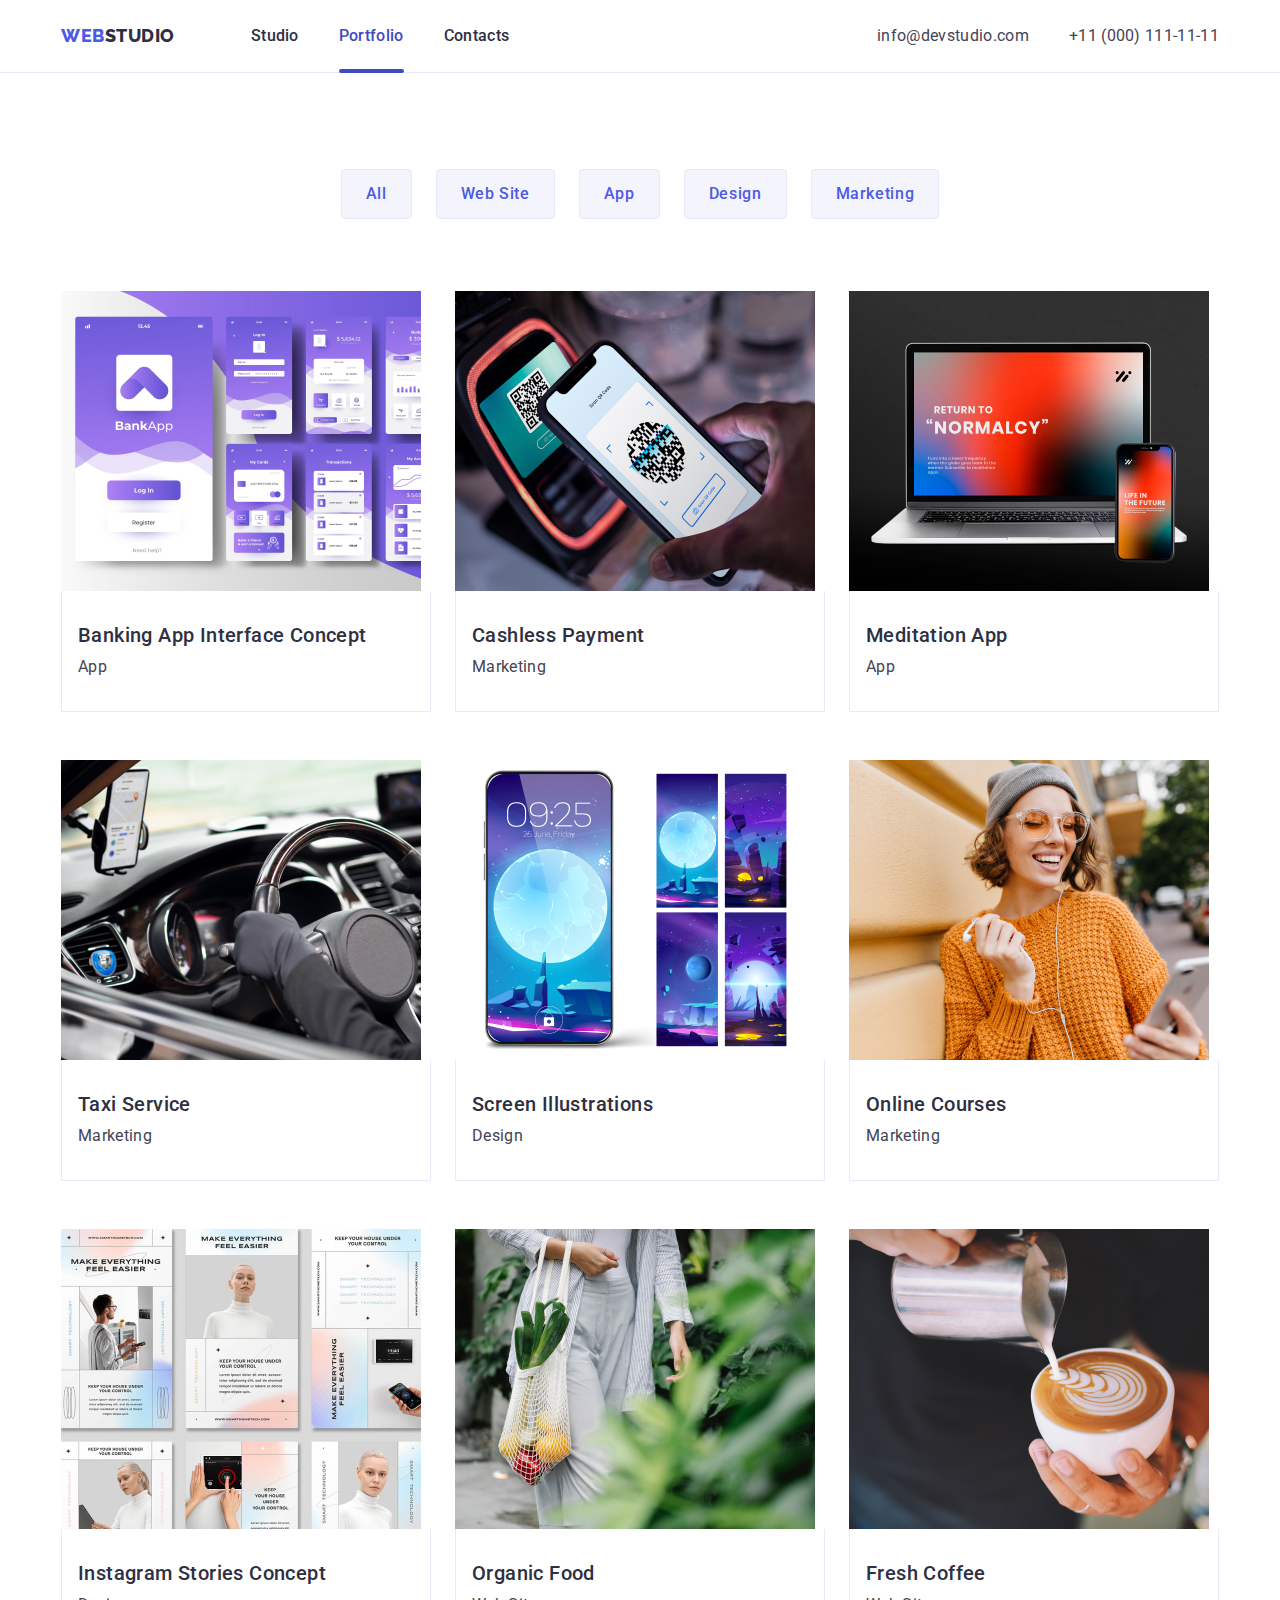
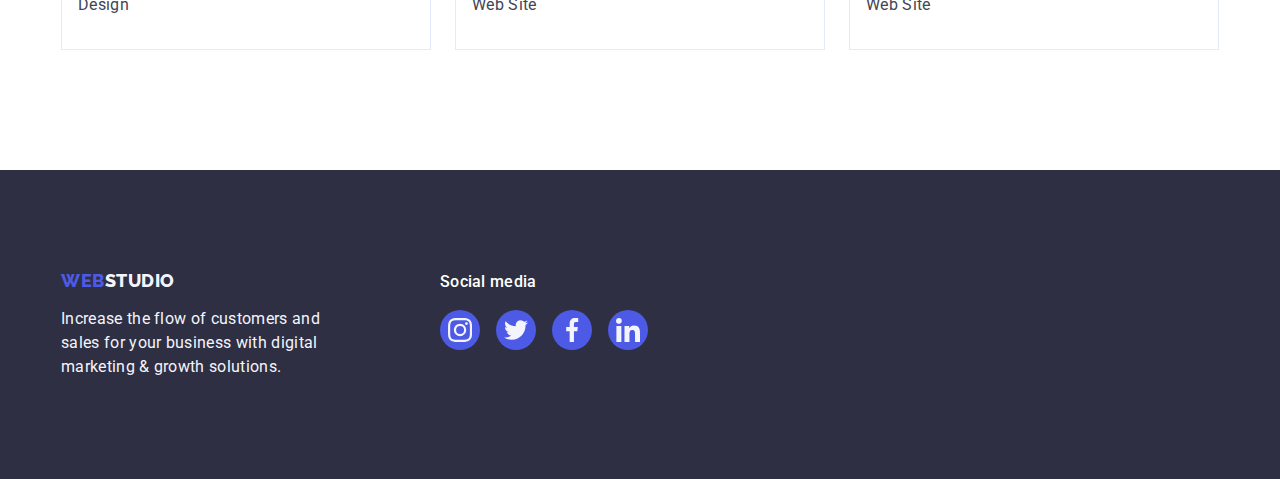
==== portfolio.html @ c971f44c "Init homework #6" ====
<!DOCTYPE html>
<html lang="en">
<head>
    <meta charset="UTF-8">
    <meta name="viewport" content="width=device-width, initial-scale=1.0">
    <!-- arkusz normalizacyjny arkusze stylów różnych przeglądarek: -->
    <link rel="stylesheet" href="https://cdnjs.cloudflare.com/ajax/libs/modern-normalize/2.0.0/modern-normalize.min.css"
        integrity="sha512-4xo8blKMVCiXpTaLzQSLSw3KFOVPWhm/TRtuPVc4WG6kUgjH6J03IBuG7JZPkcWMxJ5huwaBpOpnwYElP/m6wg=="
        crossorigin="anonymous" referrerpolicy="no-referrer">
    <link rel="stylesheet" href="./css/style.css">
    <link rel="preconnect" href="https://fonts.googleapis.com">
    <link rel="preconnect" href="https://fonts.gstatic.com" crossorigin>
    <link rel="stylesheet" href="https://fonts.googleapis.com/css2?family=Raleway:wght@700&family=Roboto:wght@400;500;700;900&display=swap">
    <title>Portfolio</title>
</head>
<body>
    <!-- ---------------------------- HEADER -->
    <header class="header-top">
        <div class="container container-header">
            <nav class="menu">
                <a class="link logo logo-header" href="./index.html">Web<span class="studio-dark">Studio</span></a>
                <ul class="list list-header">
                    <li class="item-menu">
                        <a class="link-item-menu link" href="./index.html">Studio</a></li>
                    <li class="item-menu">
                        <a class="link-item-menu current link" href="./portfolio.html">Portfolio</a></li>
                    <li class="item-menu">
                        <a class="link-item-menu link" href="">Contacts</a></li>
                </ul>
            </nav>
            <address class="menu">
                <ul class="list list-header">
                    <li class="item-address">
                        <a class="link-item-address link" href="mailto:info@devstudio.com">info@devstudio.com</a></li>
                    <li class="item-address">
                        <a class="link-item-address link" href="tel:+110001111111">+11 (000) 111-11-11</a></li>
                </ul>
            </address>
        </div>
    </header>
    <main>
        <!--  ---------------------------- PORTFOLIO -->
        <section class="section portfolio">
            <div class="container">
                <h1 class="visually-hidden">Portfolio</h1>
                <ul class="list section-list list-filters">
                    <li><button class="btn filters" type="button">All</button></li>
                    <li><button class="btn filters" type="button">Web Site</button></li>
                    <li><button class="btn filters" type="button">App</button></li>
                    <li><button class="btn filters" type="button">Design</button></li>
                    <li><button class="btn filters" type="button">Marketing</button></li>
                </ul>
                <ul class="list list-portfolio wrap">
                    <li class="item-portfolio">
                        <a class="link link-portfolio" href="">
                            <div class="img-overlay">
                                <img src="./images/portfolio-app-banking-app-interface-concept.jpg"
                                alt="sample banking application screens in shades of purple" width="360" height="300">
                                <p class="overlay-txt">14 Stylish and User-Friendly App Design Concepts · Task Manager App · Calorie Tracker App · Exotic Fruit Ecommerce App · Cloud Storage App</p>
                            </div>
                            <div class="caption-portfolio">
                                <h2 class="item-title">Banking App Interface Concept</h2>
                                <p class="item-txt">App</p>
                            </div>
                        </a>
                    </li>
                    <li class="item-portfolio">
                        <a class="link link-portfolio" href="">
                            <div class="img-overlay">
                                <img src="./images/portfolio-marketing-cashless-payment.jpg" 
                                    alt="cashless payment by phone using a qr code"
                                    width="360" height="300">
                                <p class="overlay-txt">14 Stylish and User-Friendly App Design Concepts · Task Manager App · Calorie Tracker App ·
                                    Exotic Fruit Ecommerce App · Cloud Storage App</p>
                            </div>
                            <div class="caption-portfolio">
                                <h2 class="item-title">Cashless Payment</h2>
                                <p class="item-txt">Marketing</p>
                            </div>
                        </a>
                    </li>
                    <li class="item-portfolio">
                        <a class="link link-portfolio" href="">
                            <div class="img-overlay">
                                <img src="./images/portfolio-app-meditation-app.jpg" 
                                    alt="laptop and phone with the same screen with a colorful blurred background"
                                    width="360" height="300">
                                <p class="overlay-txt">14 Stylish and User-Friendly App Design Concepts · Task Manager App · Calorie Tracker App ·
                                    Exotic Fruit Ecommerce App · Cloud Storage App</p>
                            </div>
                            <div class="caption-portfolio">
                                <h2 class="item-title">Meditation App</h2>
                                <p class="item-txt">App</p>
                            </div>
                        </a>
                    </li>
                    <li class="item-portfolio">
                        <a class="link link-portfolio" href="">
                            <div class="img-overlay">
                                <img src="./images/portfolio-marketing-taxi-service.jpg" 
                                    alt="phone placed in the car with a map application running"
                                    width="360" height="300">
                                <p class="overlay-txt">14 Stylish and User-Friendly App Design Concepts · Task Manager App · Calorie Tracker App ·
                                    Exotic Fruit Ecommerce App · Cloud Storage App</p>
                            </div>
                            <div class="caption-portfolio">
                                <h2 class="item-title">Taxi Service</h2>
                                <p class="item-txt">Marketing</p>
                            </div>
                        </a>
                    </li>
                    <li class="item-portfolio">
                        <a class="link link-portfolio" href="">
                            <div class="img-overlay">
                                <img src="./images/portfolio-design-screen-illustrations.jpg" 
                                    alt="phone with a colorful background and four other backgrounds next to it"
                                    width="360" height="300">
                                <p class="overlay-txt">14 Stylish and User-Friendly App Design Concepts · Task Manager App · Calorie Tracker App ·
                                    Exotic Fruit Ecommerce App · Cloud Storage App</p>
                            </div>
                            <div class="caption-portfolio">
                                <h2 class="item-title">Screen Illustrations</h2>
                                <p class="item-txt">Design</p>
                            </div>
                        </a>
                    </li>
                    <li class="item-portfolio">
                        <a class="link link-portfolio" href="">
                            <div class="img-overlay">
                                <img src="./images/portfolio-marketing-online-courses.jpg" 
                                    alt="laughing young woman with headphones and phone in hand"
                                    width="360" height="300">
                                <p class="overlay-txt">14 Stylish and User-Friendly App Design Concepts · Task Manager App · Calorie Tracker App ·
                                    Exotic Fruit Ecommerce App · Cloud Storage App</p>
                            </div>
                            <div class="caption-portfolio">
                                <h2 class="item-title">Online Courses</h2>
                                <p class="item-txt">Marketing</p>
                            </div>
                        </a>
                    </li>
                    <li class="item-portfolio">
                        <a class="link link-portfolio" href="">
                            <div class="img-overlay">
                                <img src="./images/portfolio-design-instagram-stories-concept.jpg" 
                                    alt="sample phone screens in pastel colors and different layouts"
                                    width="360" height="300">
                                <p class="overlay-txt">14 Stylish and User-Friendly App Design Concepts · Task Manager App · Calorie Tracker App ·
                                    Exotic Fruit Ecommerce App · Cloud Storage App</p>
                            </div>
                            <div class="caption-portfolio">
                                <h2 class="item-title">Instagram Stories Concept</h2>
                                <p class="item-txt">Design</p>
                            </div>
                        </a>
                    </li>
                    <li class="item-portfolio">
                        <a class="link link-portfolio" href="">
                            <div class="img-overlay">
                                <img src="./images/portfolio-website-organic-food.jpg" 
                                    alt="bag with fruits and vegetables in a woman hand in a green surroundings"
                                    width="360" height="300">
                                <p class="overlay-txt">14 Stylish and User-Friendly App Design Concepts · Task Manager App · Calorie Tracker App ·
                                    Exotic Fruit Ecommerce App · Cloud Storage App</p>
                            </div>
                            <div class="caption-portfolio">
                                <h2 class="item-title">Organic Food</h2>
                                <p class="item-txt">Web Site</p>
                            </div>
                        </a>
                    </li>
                    <li class="item-portfolio">
                        <a class="link link-portfolio" href="">
                            <div class="img-overlay">
                                <img src="./images/portfolio-website-fresh-coffee.jpg" 
                                    alt="man decorates a cup with coffee in his hand with milk"
                                    width="360" height="300">
                                <p class="overlay-txt">14 Stylish and User-Friendly App Design Concepts · Task Manager App · Calorie Tracker App ·
                                    Exotic Fruit Ecommerce App · Cloud Storage App</p>
                            </div>
                            <div class="caption-portfolio">
                                <h2 class="item-title">Fresh Coffee</h2>
                                <p class="item-txt">Web Site</p>
                            </div>
                        </a>
                    </li>

                </ul>
            </div>
        </section>
    </main>
    <!-- ---------------------------- FOOTER -->
    <footer class="footer">
        <div class="container container-footer">
            <div class="footer-info">
                <a class="logo logo-footer link" href="./index.html">Web<span class="studio-light">Studio</span></a>
                <p class="footer-txt">Increase the flow of customers and<br>sales for your business with
                    digital<br>marketing & growth solutions.</p>
            </div>
            <div class="footer-sm">
                <p class="footer-title-sm">Social media</p>
                <ul class="list list-sm-footer">
                    <li class="item-sm-footer">
                        <a class="link link-sm-footer" href="">
                            <svg class="svg-sm-footer">
                                <use href="./images/icons.svg#sm-instagram"></use>
                            </svg>
                        </a>
                    </li>
                    <li class="item-sm-footer">
                        <a class="link link-sm-footer" href="">
                            <svg class="svg-sm-footer">
                                <use href="./images/icons.svg#sm-twitter"></use>
                            </svg>
                        </a>
                    </li>
                    <li class="item-sm-footer">
                        <a class="link link-sm-footer" href="">
                            <svg class="svg-sm-footer">
                                <use href="./images/icons.svg#sm-facebook"></use>
                            </svg>
                        </a>
                    </li>
                    <li class="item-sm-footer">
                        <a class="link link-sm-footer" href="">
                            <svg class="svg-sm-footer">
                                <use href="./images/icons.svg#sm-linkedin"></use>
                            </svg>
                        </a>
                    </li>
                </ul>
            </div>
        </div>
    </footer>
</body>
</html>
---- css/style.css ----
@import url('./vars.css');

* {
  margin: 0;
  padding: 0;
}
body {    
	font-family: "Roboto", sans-serif;
    font-size: 16px;
    font-weight: 400;
    line-height: 1.5;
    letter-spacing: 0.02em;
	color: var(--TEXT);
    background-color: var(--WHITE);
}
img {
    display: block;
}
/* ---------------------------- COMMON */
.container {
    max-width: 1158px;
    margin: 0 auto;
    padding: 0 15px;
}
.section {
    padding: 120px 0;
}
.section-title {
    margin-bottom: 72px;
    text-align: center; 
    font-size: 36px;
    font-weight: 700;
    line-height: 1.11;
    letter-spacing: 0.02em;
    text-transform: capitalize;
    color: var(--DARK);
}
.list {
    display: flex;
    list-style-type: none;
}
.wrap {
    flex-wrap: wrap;
}
.link {
    text-decoration: none;
}
.item-title {
    margin-bottom: 8px;
    font-size: 20px;
    font-weight: 500;
    line-height: 1.2;
    letter-spacing: 0.02em;
    color: var(--DARK);
}
.item-txt {
    font-size: 16px;
    line-height: 1.5;
    letter-spacing: 0.02em;
    color: var(--TEXT);
}
.btn {
    display: block;
    font-family: inherit;
    font-size: 16px;
    font-weight: 500;
    line-height: 1.5;
    letter-spacing: 0.04em;
    border-radius: 4px; 
}
.visually-hidden {
  position: absolute;
  width: 1px;
  height: 1px;
  margin: -1px;
  border: 0;
  padding: 0;
  white-space: nowrap;
  clip-path: inset(100%);
  clip: rect(0 0 0 0);
  overflow: hidden;
}
/* ---------------------------- HEADER */
.header-top {
    border-bottom: 1px solid var(--ACCENT);
    box-shadow: 0px 1px 6px 0px var(--SHADOW-LESS), 
        0px 1px 1px 0px var(--SHADOW-MORE), 
        0px 2px 1px 0px var(--SHADOW-LESS);
}
.container-header {
    display: flex;
    flex-direction: row;
    justify-content: space-between;
}
.menu {
    display: flex;
    align-items: center;
}
.list-header {
    gap: var(--GAP-HEADER); 
}
.logo {
    color: var(--PRIMARY-BRAND);
    font-family: Raleway, sans-serif;
    font-size: 18px;
    font-weight: 800;
    line-height: 1.17;
    letter-spacing: 0.03em;
    text-transform: uppercase;
    text-decoration: none;
}
.logo-header {
    display: block;
    margin-right: 76px;
}
.studio-dark {
    color: var(--DARK);
}
.item-menu,
.item-address {
    font-size: 16px;
    line-height: 1.5;
    letter-spacing: 0.02em;
}
.link-item-menu {
    position: relative;
    display: inline-flex;
	flex-direction: column;
	gap: 0.25em;
    padding: 24px 0;
    font-weight: 500;
    color: var(--DARK);
    transition-property: color;
    transition-duration: 250ms;
    transition-timing-function: cubic-bezier(0.4, 0, 0.2, 1);
}
.link-item-menu.current {
    color: var(--PRESSED-STATE);
}
.link-item-menu.current::after {
    content: "";
    position: absolute;
    display: block;
    bottom: -1px;
    width: 100%;
    height: 4px;
    border-radius: 2px;
    background: currentColor;
}
.link-item-address {
    display: block;
    font-style: normal;
    color: var(--TEXT);
    transition-property: color;
    transition-duration: 250ms;
    transition-timing-function: cubic-bezier(0.4, 0, 0.2, 1);
}
.link-item-menu:hover,
.link-item-menu:focus,
.link-item-address:hover,
.link-item-address:focus
{
    color: var(--PRESSED-STATE);
}
/* ---------------------------- MOTTO */
.section.motto {
    max-width: 1440px;
    margin: 0 auto;
    padding: 188px 0;
    background-color: var(--DARK);
    background-image: linear-gradient(var(--MODAL-OVERLAY), var(--MODAL-OVERLAY)), 
        url('../images/bg-motto.jpg');
    background-repeat: no-repeat;
    background-position: center, center;
    background-size: cover;
    text-align: center;
}
.motto-title {
    max-width: 496px;
    margin-right: auto;
    margin-bottom: 48px;
    margin-left: auto;
    font-size: 56px;
    font-weight: 700;
    line-height: 1.07;
    letter-spacing: 1.12px;
    color: var(--WHITE);
}
.btn.order {
    min-width: 169px;
    margin-left: auto;
    margin-right: auto;
    padding: 16px 32px;
    color: var(--WHITE);
    background-color: var(--PRIMARY-BRAND);
    border: none;
    cursor: pointer;
    transition-property: background-color;
    transition-duration: 250ms;
    transition-timing-function: cubic-bezier(0.4, 0, 0.2, 1);
}
.btn.order:hover,
.btn.order:focus {
    color: var(--WHITE);
    background-color: var(--PRESSED-STATE);
}
/* ---------------------------- OUR ADVANTAGES */
.list-our-advantages {
    gap: var(--GAP-BASIC);
}
.item-our-advantages {
    width: var(--WIDTH-FOUR);
}
.icon-our-advantages {
    display: flex;
    justify-content: center;
    align-items: center;
    height: 112px;
    margin-bottom: 8px;
    padding: 24px 100px;
    border-radius: 4px;
    background-color: var(--LIGHT);
}
.svg-our-advantages {
    width: 64px;
    height: 64px;
    fill: var(--LIGHT);
}
/* ---------------------------- WE DO */
.section.we-do {
    padding-top: 0;
}
.list-we-do {
    gap: var(--GAP-BASIC);
}
.img-border {
    border: 1px solid var(--ACCENT);
}
.item-we-do {
    width: var(--WIDTH-THREE);
}
/* ---------------------------- OUR TEAM */
.section.our-team {
    background-color: var(--LIGHT);
}
.list-our-team {
    gap: var(--GAP-BASIC);
}
.item-our-team {
    background-color: var(--WHITE);
    border-radius: 0px 0px 4px 4px;
    width: var(--WIDTH-FOUR);
    box-shadow: 0px 2px 1px 0px var(--SHADOW-LESS), 
            0px 1px 1px 0px var(--SHADOW-MORE), 
            0px 1px 6px 0px var(--SHADOW-LESS);
}
.caption-our-team {
    padding: 32px 0;
    text-align: center;
}
.caption-our-team .item-txt {
    margin-bottom: 8px;
}
.icons-our-team {
    display: flex;
    justify-content: center;
    align-items: center;
    gap: var(--GAP-BASIC);
}
.item-sm-our-team {
    display: flex;
    width: 40px;
    height: 40px;
}
.sm-our-team {
    display: flex;
    justify-content: center;
    align-items: center;
    width: 100%;
    padding: 12px;
    background-color: var(--PRIMARY-BRAND);
    border-radius: 50%;
    transition-property: background-color;
    transition-duration: 250ms;
    transition-timing-function: cubic-bezier(0.4, 0, 0.2, 1);
}
.sm-our-team:hover,
.sm-our-team:focus {
    background-color: var(--PRESSED-STATE);
}
.svg-our-team {
    width: 16px;
    height: 16px;
    fill: var(--LIGHT);
}
/* ---------------------------- CUSTOMERS */
.section.customers {
    padding: 120px 0 120px 0;
}
.list-customers {
    gap: var(--GAP-BASIC);
}
.item-customers {
    display: flex;
    height: 88px;
    width: var(--WIDTH-SIX);
}
.link-customers {
    display: flex;
    justify-content: center;
    align-items: center;
    width: 100%;
    height: 100%;
    color: var(--LATE-TEXT);
    border: 1px solid var(--LATE-TEXT);
    border-radius: 4px;
    transition-property: color, border-color;
    transition-duration: 250ms;
    transition-timing-function: cubic-bezier(0.4, 0, 0.2, 1);
}
.link-customers:hover,
.link-customers:focus {
    color: var(--PRESSED-STATE);
    border-color: var(--PRESSED-STATE);
}
.svg-customers {
    width: 168px;
    height: 88px;
    fill: currentColor;
}
/* ---------------------------- PORTFOLIO */
.section.portfolio {
    padding: 96px 0 120px 0;
}
.list-filters {
    gap: var(--GAP-BASIC);
    justify-content: center;
    margin-bottom: 72px;
}
.btn.filters {
    padding: 12px 24px;
    color: var(--PRIMARY-BRAND);
    background-color: var(--LIGHT);
    border: 1px solid var(--ACCENT);
    cursor: pointer;
    transition-property: color, background-color, border-color, box-shadow;
    transition-duration: 250ms;
    transition-timing-function: cubic-bezier(0.4, 0, 0.2, 1);
}
.btn.filters:hover,
.btn.filters:focus {
    color: var(--WHITE);
    background-color: var(--PRESSED-STATE);
    border-color: transparent;
    box-shadow: 0px 3px 1px rgba(0, 0, 0, 0.1),
            0px 2px 1px rgba(0, 0, 0, 0.08), 
            0px 2px 2px rgba(0, 0, 0, 0.12);
}
.list-portfolio {
    column-gap: var(--GAP-BASIC);
    row-gap: calc(2*var(--GAP-BASIC));
}
.item-portfolio {
    width: var(--WIDTH-THREE);
}
.link-portfolio {
    position: relative;
    display: block;
    width: 100%;
    height: 100%;
    transition-property: box-shadow;
    transition-duration: 250ms;
    transition-timing-function: cubic-bezier(0.4, 0, 0.2, 1);
}
.link-portfolio:hover,
.link-portfolio:focus
 {
    box-shadow: 0px 2px 1px 0px var(--SHADOW-LESS), 
            0px 1px 1px 0px var(--SHADOW-MORE), 
            0px 1px 6px 0px var(--SHADOW-LESS);
}
.img-overlay {
    position: relative;
    height: 300px;
    overflow: hidden;
}
.overlay-txt {
    position: absolute;
    z-index: 1;
    top: 0;
    left: 0;
    width: 100%;
    height: 100%;
    padding: 40px 32px;
    color: var(--LIGHT);
    background-color: var(--PRIMARY-BRAND);
    transition-property: transform;
    transition-duration: 250ms;
    transition-timing-function: cubic-bezier(0.4, 0, 0.2, 1);
    transform: translateY(100%);
}
.link-portfolio:hover .overlay-txt,
.link-portfolio:focus .overlay-txt {
    transform: translateY(0%);
}
.caption-portfolio {
    padding: 32px 16px;
    border: 1px solid var(--ACCENT);
    border-top: 0;
}
/* ---------------------------- FOOTER */
.footer {
    background-color: var(--DARK);
    padding: 100px 0;
}
.container-footer {
    display: flex;
    flex-direction: row;
    justify-content: start;
    align-items: baseline;
}
.footer-info {
    margin-right: 120px;
}
.logo-footer {
    display: inline-block;
    margin-bottom: 16px;
}
.studio-light {
    color: var(--LIGHT);
}
.footer-txt {
    color: var(--LIGHT);
    font-size: 16px;
    line-height: 1.5;
    letter-spacing: 0.32px;
}
.footer-sm {
    display: block;
}
.footer-title-sm {
    margin-bottom: 16px;
    color: var(--WHITE);
    font-size: 16px;
    font-weight: 500;
    line-height: 1.5;
    letter-spacing: 0.32px;
}
.list-sm-footer {
    display: flex;
    gap: 16px;
}
.item-sm-footer {
    display: flex;
    width: 40px;
    height: 40px;
}
.link-sm-footer {
    display: flex;
    justify-content: center;
    align-items: center;
    width: 100%;
    height: 100%;
    background-color: var(--PRIMARY-BRAND);
    border-radius: 50%;
    transition-property: background-color;
    transition-duration: 250ms;
    transition-timing-function: cubic-bezier(0.4, 0, 0.2, 1);
}
.link-sm-footer:hover,
.link-sm-footer:focus {
    background-color: var(--SUCCESS);
}
.svg-sm-footer {
    width: 24px;
    height: 24px;
    fill: var(--LIGHT);
}
/* ---------------------------- BACKDROP */
.modal-backdrop {
    position: fixed;
    top: 0;
    left: 0;
    width: 100%;
    height: 100%;
    /* background-color: var(--MODAL-OVERLAY); */
    background-color: rgba(46, 47, 66, 0.4);
    transition-property: opacity, visibility;
    transition-duration: 250ms;
    transition-timing-function: cubic-bezier(0.4, 0, 0.2, 1);
}
.is-hidden {
    visibility: hidden;
    opacity: 0;
    pointer-events: none;
}
.modal-box {
    position: absolute;
    top: 50%; 
    left: 50%;
    width: 408px;
    min-height: 584px;
    background-color: var(--MODAL-BOX);
    border-radius: 4px;
    box-shadow: 0px 1px 1px rgba(0, 0, 0, 0.14),
        0px 1px 3px rgba(0, 0, 0, 0.12),
        0px 2px 1px rgba(0, 0, 0, 0.2);
    transform: translate(-50%, -50%) scale(1);
    transition-property: transform;
    transition-duration: 250ms;
    transition-timing-function: cubic-bezier(0.4, 0, 0.2, 1);
}
.btn-close-order {
    position: absolute;
    top: 24px;
    right: 24px;
    width: 24px;
    height: 24px; 
    display: flex;
    justify-content: center;
    align-items: center;
    padding: 0;
    color: var(--DARK);
    background-color: var(--ACCENT);
    border: 1px solid rgba(0, 0, 0, 0.10);
    border-radius: 50%;
    cursor: pointer;
    transition-property: background-color, border;
    transition-duration: 250ms;
    transition-timing-function: cubic-bezier(0.4, 0, 0.2, 1);
}
.btn-close-order:hover,
.btn-close-order:focus {
    color: var(--WHITE);
    background-color: var(--PRESSED-STATE);
    border: none;
}
.svg-close-order {
    width: 8px;
    height: 8px; 
    fill: currentColor; 
    transition-property: fill;
    transition-duration: 250ms;
    transition-timing-function: cubic-bezier(0.4, 0, 0.2, 1);
}
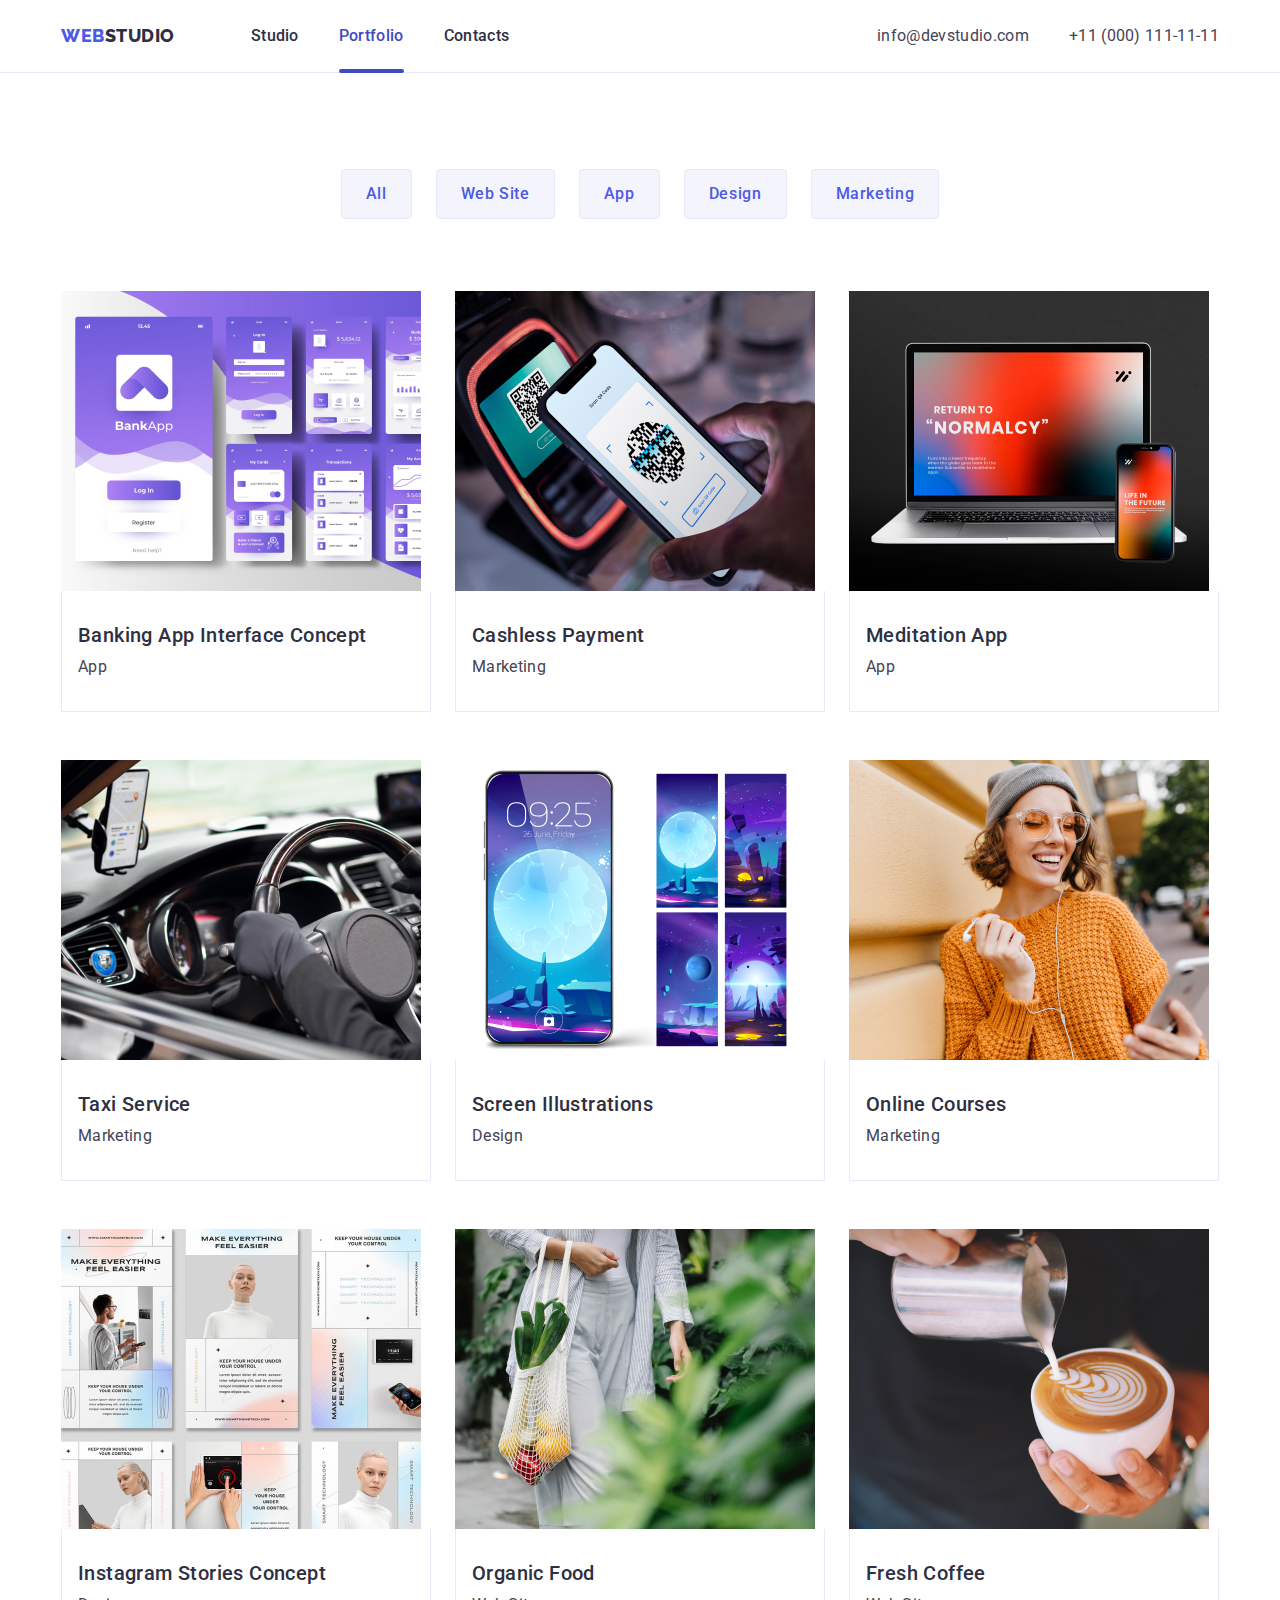
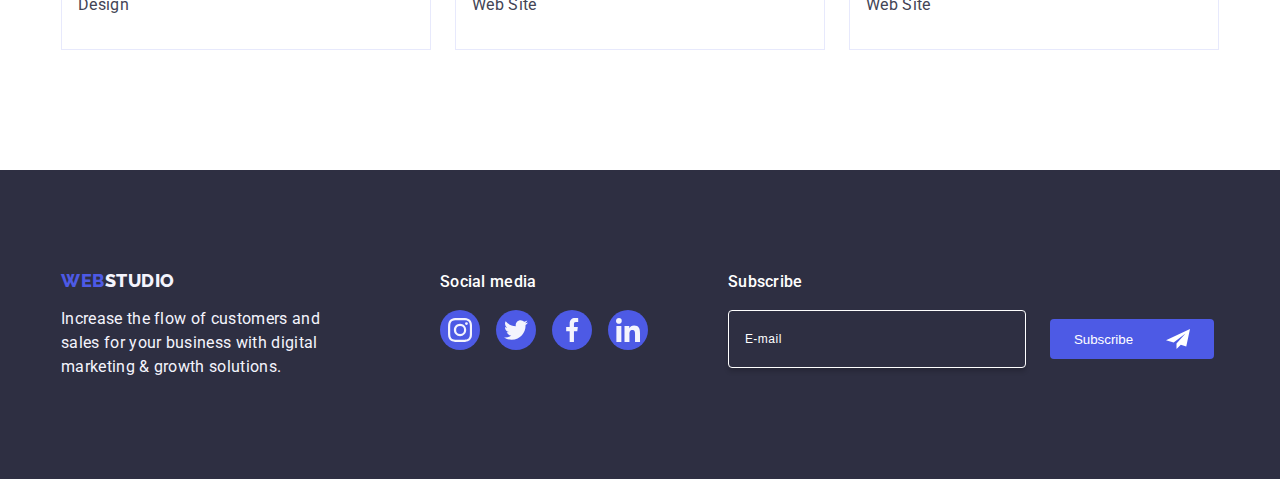
==== commit 1473c69b: "Elements forms and first styling" ====
--- a/portfolio.html
+++ b/portfolio.html
@@ -230,6 +230,20 @@
                     </li>
                 </ul>
             </div>
+            <div class="footer-newsletter">
+                <form name="form-newsletter">
+                    <label class="footer-label-newsletter" for="email">Subscribe</label>
+                    <div class="newsletter-data">
+                        <input class="newsletter-input" id="email" type="email" name="email" placeholder="E-mail"
+                            autocomplete="off">
+                        <button class="btn-newsletter" type="submit">Subscribe
+                            <svg class="svg-subscribe" width="24" height="24">
+                                <use href="./images/icons.svg#icon-subscribe"></use>
+                            </svg>
+                        </button>
+                    </div>
+                </form>
+            </div>
         </div>
     </footer>
 </body>
--- a/css/style.css
+++ b/css/style.css
@@ -15,6 +15,10 @@
 }
 img {
     display: block;
+}
+input,
+input:active {
+    box-shadow: none;
 }
 /* ---------------------------- COMMON */
 .container {
@@ -201,7 +205,6 @@
 }
 .btn.order:hover,
 .btn.order:focus {
-    color: var(--WHITE);
     background-color: var(--PRESSED-STATE);
 }
 /* ---------------------------- OUR ADVANTAGES */
@@ -436,9 +439,11 @@
     letter-spacing: 0.32px;
 }
 .footer-sm {
-    display: block;
-}
-.footer-title-sm {
+    margin-right: 80px;
+}
+.footer-title-sm,
+.footer-label-newsletter {
+    display: block;
     margin-bottom: 16px;
     color: var(--WHITE);
     font-size: 16px;
@@ -475,6 +480,52 @@
     width: 24px;
     height: 24px;
     fill: var(--LIGHT);
+}
+.footer-newsletter {
+    display: block;
+}
+.newsletter-data {
+    display: flex;
+    flex-direction: row;
+    justify-content: start;
+    align-items: center;
+}
+.newsletter-input {
+    display: flex;
+    width: 264px;
+    height: 40px;
+    margin-right: 24px;
+    padding: 8px 16px;
+    font-size: 12px;
+    line-height: 2; 
+    letter-spacing: 0.48px;
+    color: var(--WHITE);
+    background: none;
+    border: 1px solid var(--WHITE);
+    border-radius: 4px;
+    box-shadow: 0px 4px 4px 0px rgba(0, 0, 0, 0.15);
+}
+.newsletter-input::placeholder {
+    color: var(--WHITE);
+}
+.newsletter-input:active {
+    box-shadow: inset none;
+}
+.btn-newsletter {
+    display: flex;
+    justify-content: space-between;
+    align-items: center;
+    width: 164px;
+    height: 40px;
+    padding: 8px 24px;
+    color: var(--WHITE);
+    background-color: var(--PRIMARY-BRAND);
+    border: none;
+    border-radius: 4px;
+    cursor: pointer;
+}
+.svg-subscribe {
+    fill: currentColor;
 }
 /* ---------------------------- BACKDROP */
 .modal-backdrop {
@@ -542,4 +593,110 @@
     transition-property: fill;
     transition-duration: 250ms;
     transition-timing-function: cubic-bezier(0.4, 0, 0.2, 1);
+}
+.contacts-form {
+    display: flex;
+    flex-direction: column;
+    justify-content: center;
+    padding: 72px 24px 0 24px;
+}
+.contacts-title {
+    margin-bottom: 16px;
+    font-weight: 500;
+    text-align: center;
+}
+.contacts-data {
+    display: flex;
+    flex-direction: column;
+    align-items: center;
+    row-gap: 8px;
+    justify-content: center;
+}
+.contacts-form-element {
+    position: relative;
+    display: flex;
+    flex-direction: column;
+    width: 100%;
+}
+.contacts-form-confirm {
+    position: relative;
+    display: flex;
+    flex-direction: row;
+    justify-content: start;
+    width: 100%;
+}
+.contacts-label {
+    display: block;
+    font-size: 12px;
+    line-height: 14px;
+    letter-spacing: 0.48px;
+    color: var(--LATE-TEXT);
+}
+.contacts-input {
+    display: flex;
+    align-items: center;
+    width: 100%;
+    height: 40px;
+    padding: 11px 16px 11px 38px;
+    border: 1px solid var(--MODAL-TXT);
+    border-radius: 4px;
+    transition-property: border, color;
+    transition-duration: 250ms;
+    transition-timing-function: cubic-bezier(0.4, 0, 0.2, 1);
+}
+.contacts-input:hover,
+.contacts-input:focus,
+.contacts-input:active {
+    border: 1px solid var(--PRIMARY-BRAND);
+    color: var(--PRIMARY-BRAND);
+}
+.contacts-comment {
+    height: 120px;
+    padding: 8px 16px;
+    font-size: 12px;
+    line-height: 14px; /* 116.667% */
+    letter-spacing: 0.48px;
+    color: var(--DARK);
+}
+.contacts-comment::placeholder {
+    color: var(--MODAL-TXT);
+}
+.svg-icon-contacts {
+    position: absolute;
+    display: flex;
+    justify-content: center;
+    align-items: center;
+    left: 16px;
+    bottom: 11px;
+    width: 18px;
+    height: 18px;
+    fill: currentColor;
+}
+.contacts-input:hover.svg-icon-contacts,
+.contacts-input:focus.svg-icon-contacts,
+.contacts-input:active.svg-icon-contacts {
+    color: var(--PRIMARY-BRAND);
+}
+.icon-contacts {
+    display: flex;
+}
+.contacts-comment {
+   height: 120px; 
+}
+.btn.send {
+    width: 169px;
+    height: 56px;
+    margin: 24px auto;
+    padding: 16px 32px;
+    color: var(--WHITE);
+    background-color: var(--PRIMARY-BRAND);
+    border: none;
+    cursor: pointer;
+    transition-property: background-color;
+    transition-duration: 250ms;
+    transition-timing-function: cubic-bezier(0.4, 0, 0.2, 1);
+}
+.btn.send:hover,
+.btn.send:focus {
+    background-color: var(--PRESSED-STATE);
 }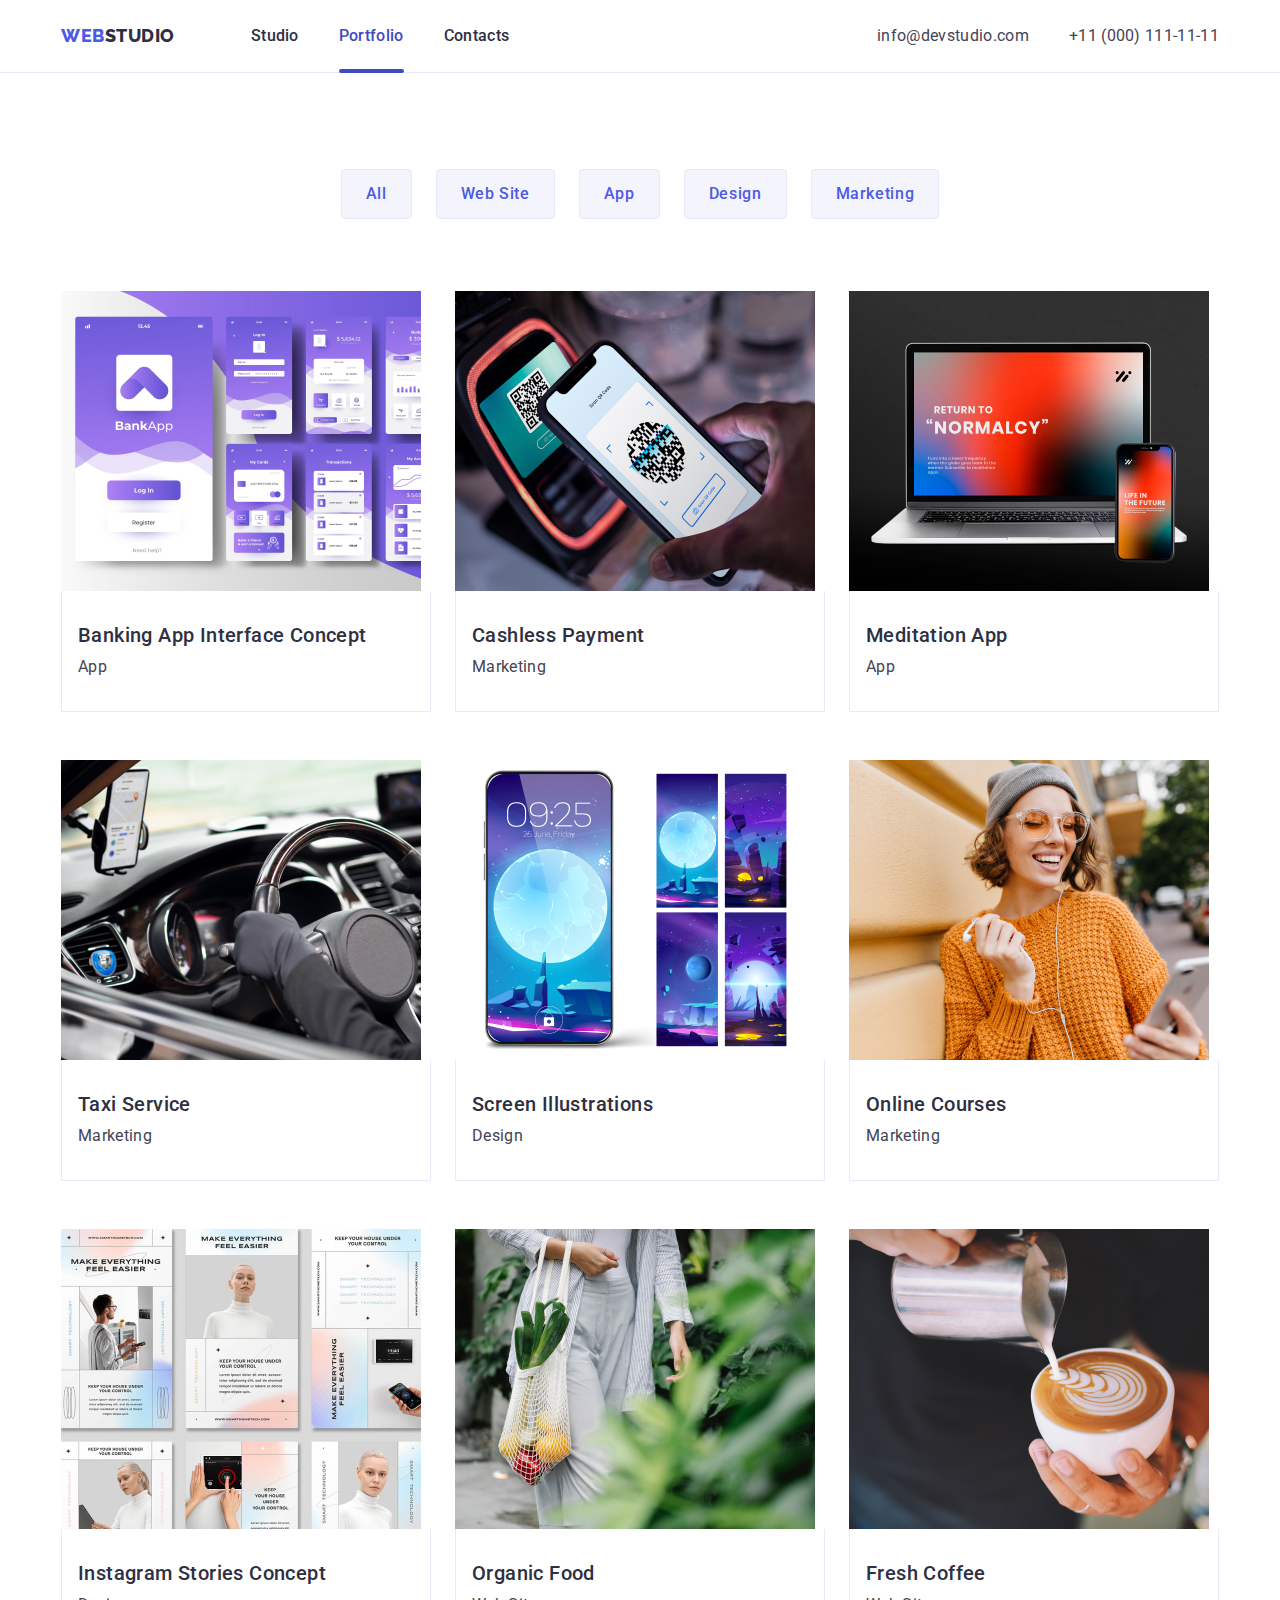
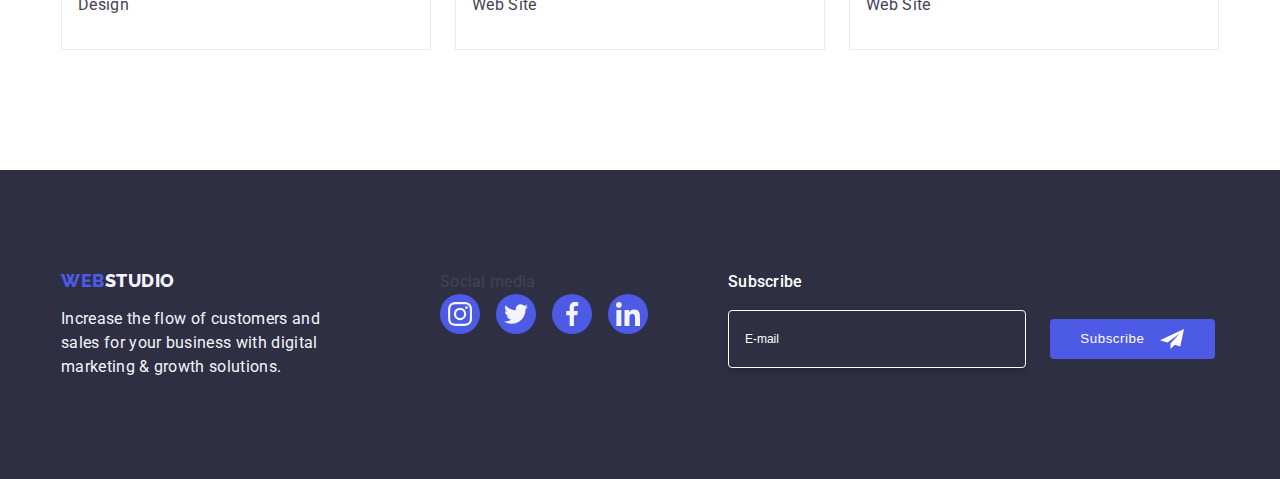
==== commit ee3dfb65: "Corected newsletter form style" ====
--- a/portfolio.html
+++ b/portfolio.html
@@ -231,17 +231,17 @@
                 </ul>
             </div>
             <div class="footer-newsletter">
-                <form name="form-newsletter">
-                    <label class="footer-label-newsletter" for="email">Subscribe</label>
-                    <div class="newsletter-data">
-                        <input class="newsletter-input" id="email" type="email" name="email" placeholder="E-mail"
+                <p class="footer-title">Subscribe</p>
+                <form class="footer-form-newsletter" name="form-newsletter">
+                    <label class="newsletter-label" for="email">
+                        <input class="newsletter-input clear-style" id="email" type="email" name="email" placeholder="E-mail"
                             autocomplete="off">
-                        <button class="btn-newsletter" type="submit">Subscribe
-                            <svg class="svg-subscribe" width="24" height="24">
-                                <use href="./images/icons.svg#icon-subscribe"></use>
-                            </svg>
-                        </button>
-                    </div>
+                    </label>
+                    <button class="btn-newsletter" type="submit">Subscribe
+                        <svg class="svg-subscribe" width="24" height="24">
+                            <use href="./images/icons.svg#icon-subscribe"></use>
+                        </svg>
+                    </button>
                 </form>
             </div>
         </div>
--- a/css/style.css
+++ b/css/style.css
@@ -16,9 +16,11 @@
 img {
     display: block;
 }
-input,
-input:active {
-    box-shadow: none;
+.clear-style {
+    -moz-appearance: none;
+    -webkit-appearance: none;
+    appearance: none ;
+    
 }
 /* ---------------------------- COMMON */
 .container {
@@ -438,11 +440,7 @@
     line-height: 1.5;
     letter-spacing: 0.32px;
 }
-.footer-sm {
-    margin-right: 80px;
-}
-.footer-title-sm,
-.footer-label-newsletter {
+.footer-title {
     display: block;
     margin-bottom: 16px;
     color: var(--WHITE);
@@ -451,6 +449,9 @@
     line-height: 1.5;
     letter-spacing: 0.32px;
 }
+.footer-sm {
+    margin-right: 80px;
+}
 .list-sm-footer {
     display: flex;
     gap: 16px;
@@ -484,7 +485,7 @@
 .footer-newsletter {
     display: block;
 }
-.newsletter-data {
+.footer-form-newsletter {
     display: flex;
     flex-direction: row;
     justify-content: start;
@@ -497,10 +498,10 @@
     margin-right: 24px;
     padding: 8px 16px;
     font-size: 12px;
-    line-height: 2; 
-    letter-spacing: 0.48px;
-    color: var(--WHITE);
-    background: none;
+    line-height: 1.5; 
+    letter-spacing: 0.04;
+    color: var(--WHITE);
+    background-color: transparent;
     border: 1px solid var(--WHITE);
     border-radius: 4px;
     box-shadow: 0px 4px 4px 0px rgba(0, 0, 0, 0.15);
@@ -508,16 +509,16 @@
 .newsletter-input::placeholder {
     color: var(--WHITE);
 }
-.newsletter-input:active {
-    box-shadow: inset none;
-}
 .btn-newsletter {
     display: flex;
-    justify-content: space-between;
-    align-items: center;
-    width: 164px;
+    justify-content: center;
+    align-items: center;
+    min-width: 165px;
     height: 40px;
     padding: 8px 24px;
+    font-weight: 500;
+    line-height: 1.5; 
+    letter-spacing: 0.04em;
     color: var(--WHITE);
     background-color: var(--PRIMARY-BRAND);
     border: none;
@@ -525,6 +526,7 @@
     cursor: pointer;
 }
 .svg-subscribe {
+    margin-left: 16px;
     fill: currentColor;
 }
 /* ---------------------------- BACKDROP */
@@ -598,7 +600,7 @@
     display: flex;
     flex-direction: column;
     justify-content: center;
-    padding: 72px 24px 0 24px;
+    padding: 72px 24px 24px 24px;
 }
 .contacts-title {
     margin-bottom: 16px;
@@ -608,22 +610,21 @@
 .contacts-data {
     display: flex;
     flex-direction: column;
-    align-items: center;
-    row-gap: 8px;
-    justify-content: center;
+    justify-content: center;
+    align-items: center;
 }
 .contacts-form-element {
     position: relative;
     display: flex;
     flex-direction: column;
     width: 100%;
-}
-.contacts-form-confirm {
-    position: relative;
-    display: flex;
-    flex-direction: row;
-    justify-content: start;
-    width: 100%;
+    margin-bottom: 8px;
+}
+.contacts-form-element:nth-of-type(4) {
+    margin-bottom: 16px;
+}
+.contacts-form-element:last-of-type {
+    margin-bottom: 24px;
 }
 .contacts-label {
     display: block;
@@ -649,6 +650,11 @@
 .contacts-input:active {
     border: 1px solid var(--PRIMARY-BRAND);
     color: var(--PRIMARY-BRAND);
+}
+.contacts-input:hover + .svg-icon-contacts,
+.contacts-input:focus + .svg-icon-contacts,
+.contacts-input:active + .svg-icon-contacts {
+    fill: var(--PRIMARY-BRAND);
 }
 .contacts-comment {
     height: 120px;
@@ -670,23 +676,37 @@
     bottom: 11px;
     width: 18px;
     height: 18px;
-    fill: currentColor;
-}
-.contacts-input:hover.svg-icon-contacts,
-.contacts-input:focus.svg-icon-contacts,
-.contacts-input:active.svg-icon-contacts {
-    color: var(--PRIMARY-BRAND);
+    fill: var(--DARK);
 }
 .icon-contacts {
     display: flex;
 }
-.contacts-comment {
-   height: 120px; 
+.contacts-form-confirm {
+    position: relative;
+    display: flex;
+    flex-direction: row;
+    justify-content: start;
+    align-items: center;
+    width: 100%;
+    margin-bottom: 24px;
+}
+.contacts-privacy-policy {
+    display: flex;
+    justify-content: center;
+    align-items: center;
+    width: 16px;
+    height: 16px;
+    margin-right: 8px;
+    border: 1px solid var(--MODAL-TXT);
+    border-radius: 4px;
+    transition-property: border, color;
+    transition-duration: 250ms;
+    transition-timing-function: cubic-bezier(0.4, 0, 0.2, 1);
 }
 .btn.send {
     width: 169px;
     height: 56px;
-    margin: 24px auto;
+    margin: auto;
     padding: 16px 32px;
     color: var(--WHITE);
     background-color: var(--PRIMARY-BRAND);
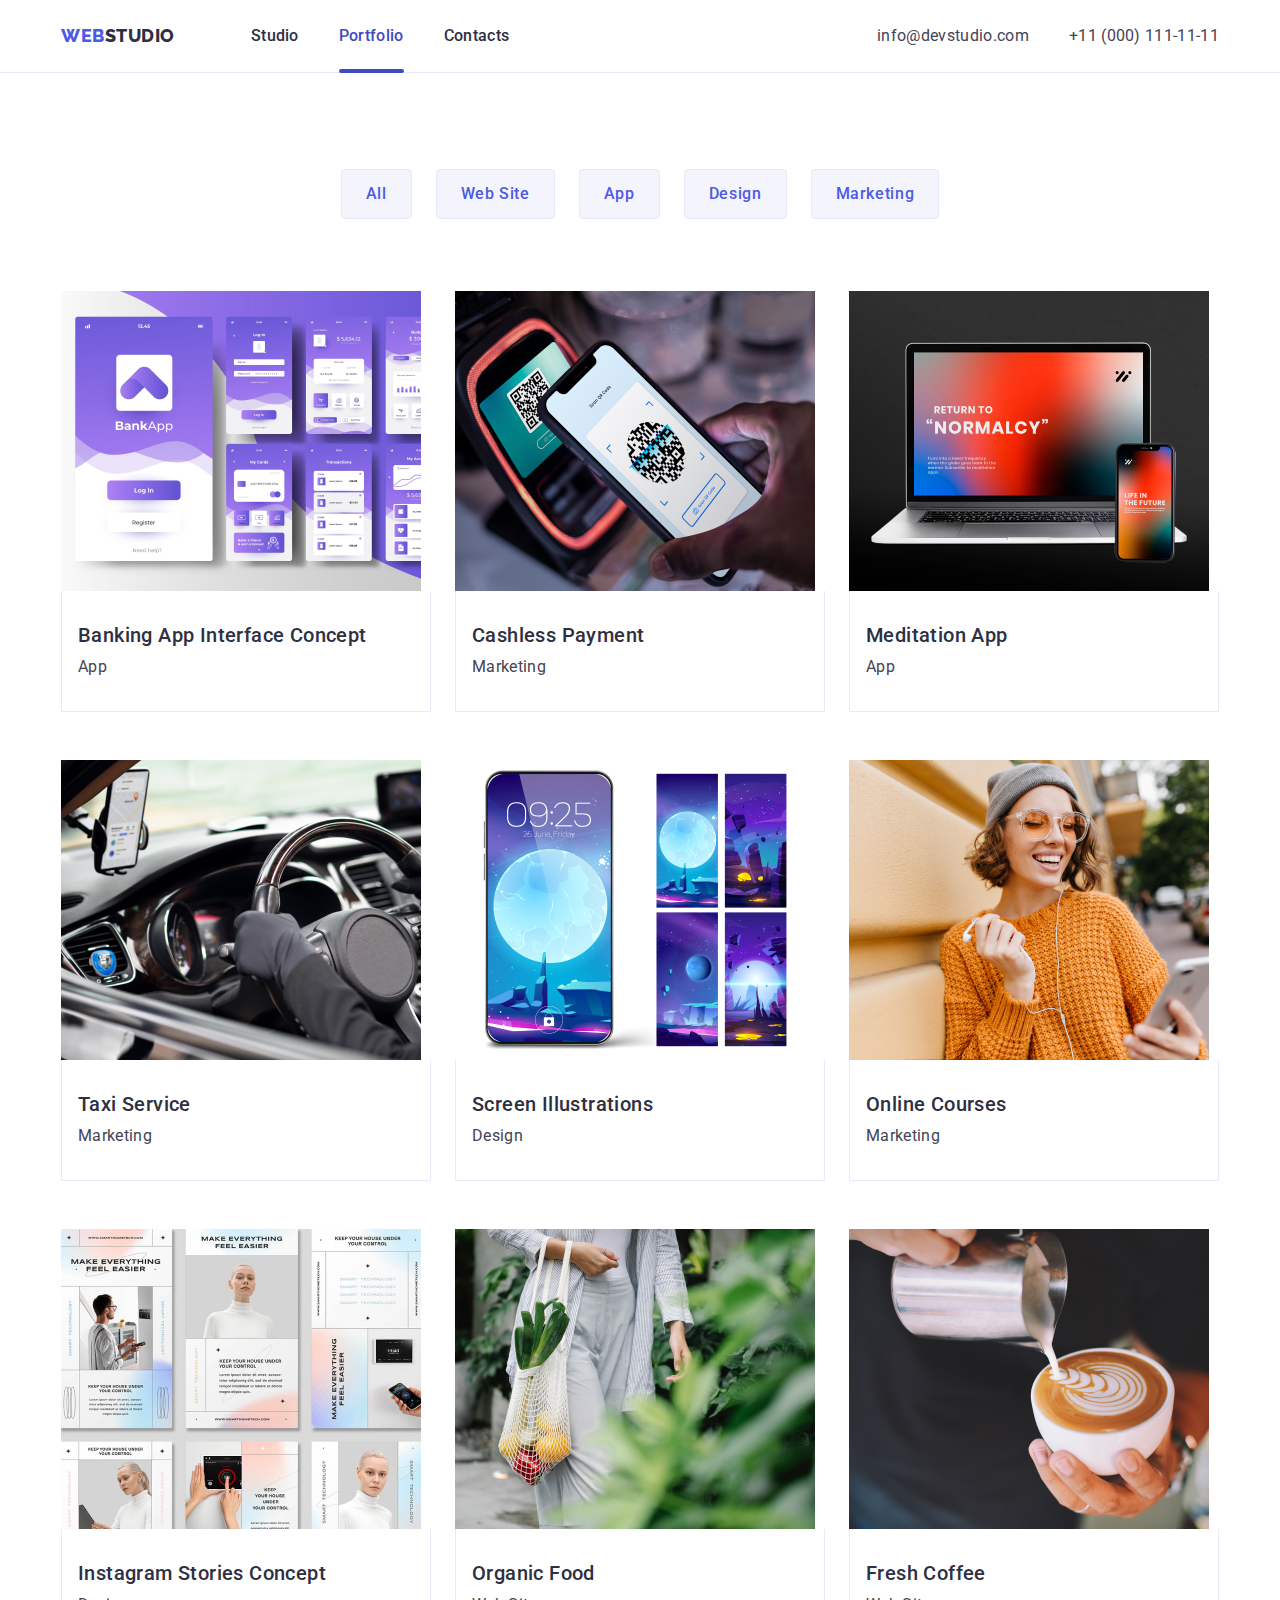
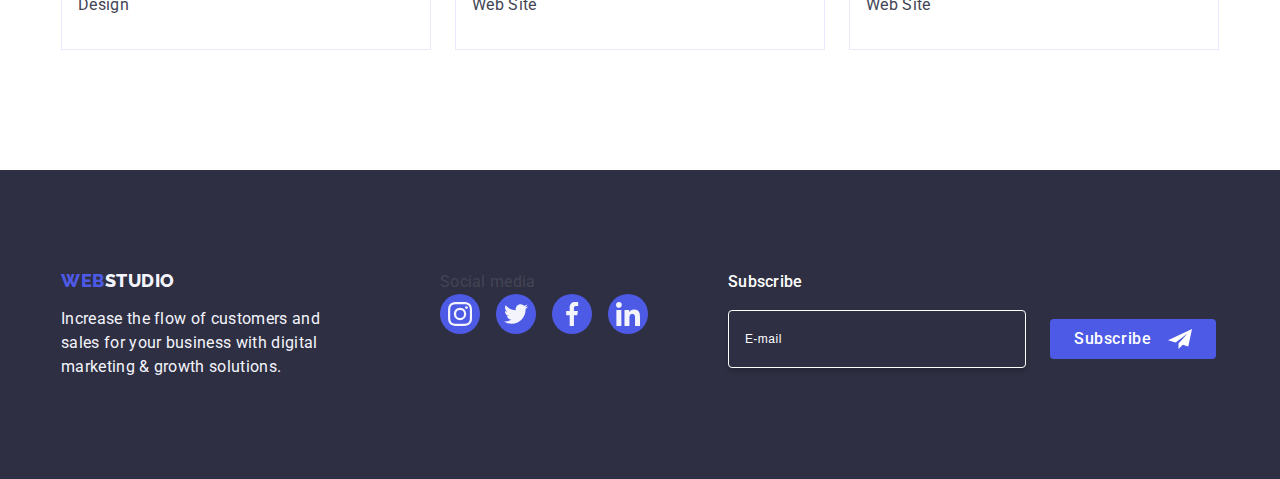
==== commit 48ddab98: "Corrected required form fileds, validating and button styles" ====
--- a/portfolio.html
+++ b/portfolio.html
@@ -234,10 +234,9 @@
                 <p class="footer-title">Subscribe</p>
                 <form class="footer-form-newsletter" name="form-newsletter">
                     <label class="newsletter-label" for="email">
-                        <input class="newsletter-input clear-style" id="email" type="email" name="email" placeholder="E-mail"
-                            autocomplete="off">
+                        <input class="newsletter-input clear-style" id="email" type="email" name="email" placeholder="E-mail" required>
                     </label>
-                    <button class="btn-newsletter" type="submit">Subscribe
+                    <button class="btn newsletter" type="submit">Subscribe
                         <svg class="svg-subscribe" width="24" height="24">
                             <use href="./images/icons.svg#icon-subscribe"></use>
                         </svg>
--- a/css/style.css
+++ b/css/style.css
@@ -73,6 +73,7 @@
     line-height: 1.5;
     letter-spacing: 0.04em;
     border-radius: 4px; 
+    cursor: pointer;
 }
 .visually-hidden {
   position: absolute;
@@ -200,7 +201,6 @@
     color: var(--WHITE);
     background-color: var(--PRIMARY-BRAND);
     border: none;
-    cursor: pointer;
     transition-property: background-color;
     transition-duration: 250ms;
     transition-timing-function: cubic-bezier(0.4, 0, 0.2, 1);
@@ -347,7 +347,6 @@
     color: var(--PRIMARY-BRAND);
     background-color: var(--LIGHT);
     border: 1px solid var(--ACCENT);
-    cursor: pointer;
     transition-property: color, background-color, border-color, box-shadow;
     transition-duration: 250ms;
     transition-timing-function: cubic-bezier(0.4, 0, 0.2, 1);
@@ -490,40 +489,37 @@
     flex-direction: row;
     justify-content: start;
     align-items: center;
+    gap: 24px;
 }
 .newsletter-input {
     display: flex;
     width: 264px;
     height: 40px;
-    margin-right: 24px;
+    gap: 24px;
     padding: 8px 16px;
     font-size: 12px;
     line-height: 1.5; 
-    letter-spacing: 0.04;
+    letter-spacing: 0.04em;
     color: var(--WHITE);
     background-color: transparent;
     border: 1px solid var(--WHITE);
     border-radius: 4px;
+    outline: transparent;
     box-shadow: 0px 4px 4px 0px rgba(0, 0, 0, 0.15);
 }
 .newsletter-input::placeholder {
     color: var(--WHITE);
 }
-.btn-newsletter {
+.btn.newsletter {
     display: flex;
     justify-content: center;
     align-items: center;
     min-width: 165px;
     height: 40px;
     padding: 8px 24px;
-    font-weight: 500;
-    line-height: 1.5; 
-    letter-spacing: 0.04em;
     color: var(--WHITE);
     background-color: var(--PRIMARY-BRAND);
     border: none;
-    border-radius: 4px;
-    cursor: pointer;
 }
 .svg-subscribe {
     margin-left: 16px;
@@ -553,6 +549,7 @@
     left: 50%;
     width: 408px;
     min-height: 584px;
+    padding: 72px 24px 24px 24px;
     background-color: var(--MODAL-BOX);
     border-radius: 4px;
     box-shadow: 0px 1px 1px rgba(0, 0, 0, 0.14),
@@ -563,7 +560,7 @@
     transition-duration: 250ms;
     transition-timing-function: cubic-bezier(0.4, 0, 0.2, 1);
 }
-.btn-close-order {
+.btn.close-order {
     position: absolute;
     top: 24px;
     right: 24px;
@@ -577,13 +574,12 @@
     background-color: var(--ACCENT);
     border: 1px solid rgba(0, 0, 0, 0.10);
     border-radius: 50%;
-    cursor: pointer;
     transition-property: background-color, border;
     transition-duration: 250ms;
     transition-timing-function: cubic-bezier(0.4, 0, 0.2, 1);
 }
-.btn-close-order:hover,
-.btn-close-order:focus {
+.btn.close-order:hover,
+.btn.close-order:focus {
     color: var(--WHITE);
     background-color: var(--PRESSED-STATE);
     border: none;
@@ -596,25 +592,19 @@
     transition-duration: 250ms;
     transition-timing-function: cubic-bezier(0.4, 0, 0.2, 1);
 }
-.contacts-form {
-    display: flex;
-    flex-direction: column;
-    justify-content: center;
-    padding: 72px 24px 24px 24px;
-}
 .contacts-title {
     margin-bottom: 16px;
     font-weight: 500;
     text-align: center;
-}
-.contacts-data {
+    color: var(--DARK)
+}
+.contacts-form {
     display: flex;
     flex-direction: column;
     justify-content: center;
     align-items: center;
 }
 .contacts-form-element {
-    position: relative;
     display: flex;
     flex-direction: column;
     width: 100%;
@@ -623,33 +613,48 @@
 .contacts-form-element:nth-of-type(4) {
     margin-bottom: 16px;
 }
-.contacts-form-element:last-of-type {
-    margin-bottom: 24px;
-}
 .contacts-label {
     display: block;
+    margin-bottom: 4px;
     font-size: 12px;
-    line-height: 14px;
-    letter-spacing: 0.48px;
+    line-height: 1.17;
+    letter-spacing: 0.04em;
     color: var(--LATE-TEXT);
 }
+.contacts-input-box {
+    position: relative;
+    display: flex;
+    align-items: center;
+}
 .contacts-input {
-    display: flex;
-    align-items: center;
     width: 100%;
     height: 40px;
-    padding: 11px 16px 11px 38px;
-    border: 1px solid var(--MODAL-TXT);
-    border-radius: 4px;
-    transition-property: border, color;
-    transition-duration: 250ms;
-    transition-timing-function: cubic-bezier(0.4, 0, 0.2, 1);
+    padding-left: 38px; 
+    color: var(--DARK);
+    background-color: transparent; 
+    border: 1px solid var(--MODAL-TXT); 
+    border-radius: 4px; 
+    outline: transparent; 
+    transition-property: border-color;
+    transition-duration: 250ms;
+    transition-timing-function: cubic-bezier(0.4, 0, 0.2, 1); 
 }
 .contacts-input:hover,
 .contacts-input:focus,
 .contacts-input:active {
-    border: 1px solid var(--PRIMARY-BRAND);
-    color: var(--PRIMARY-BRAND);
+    border-color: var(--PRIMARY-BRAND);
+}
+.svg-icon-contacts {
+    position: absolute;
+    left: 16px;
+    top: 50%;
+    width: 18px;
+    height: 24px;
+    fill: var(--DARK);
+    transform: translateY(-50%);
+    transition-property: fill;
+    transition-duration: 250ms;
+    transition-timing-function: cubic-bezier(0.4, 0, 0.2, 1);
 }
 .contacts-input:hover + .svg-icon-contacts,
 .contacts-input:focus + .svg-icon-contacts,
@@ -658,29 +663,28 @@
 }
 .contacts-comment {
     height: 120px;
+    resize: none;
     padding: 8px 16px;
     font-size: 12px;
-    line-height: 14px; /* 116.667% */
-    letter-spacing: 0.48px;
-    color: var(--DARK);
+    line-height: 1.17;
+    letter-spacing: 0.04em;
+    color: var(--MODAL-TXT);
+    background-color: transparent; 
+    border: 1px solid var(--MODAL-TXT); 
+    border-radius: 4px; 
+    outline: transparent; 
+    transition-property: border-color;
+    transition-duration: 250ms;
+    transition-timing-function: cubic-bezier(0.4, 0, 0.2, 1); 
+}
+.contacts-comment:hover,
+.contacts-comment:focus,
+.contacts-comment:active {
+    border-color: var(--PRIMARY-BRAND);
 }
 .contacts-comment::placeholder {
     color: var(--MODAL-TXT);
 }
-.svg-icon-contacts {
-    position: absolute;
-    display: flex;
-    justify-content: center;
-    align-items: center;
-    left: 16px;
-    bottom: 11px;
-    width: 18px;
-    height: 18px;
-    fill: var(--DARK);
-}
-.icon-contacts {
-    display: flex;
-}
 .contacts-form-confirm {
     position: relative;
     display: flex;
@@ -690,28 +694,43 @@
     width: 100%;
     margin-bottom: 24px;
 }
-.contacts-privacy-policy {
-    display: flex;
+.check-box {
+    display: inline-flex;
     justify-content: center;
     align-items: center;
     width: 16px;
     height: 16px;
     margin-right: 8px;
-    border: 1px solid var(--MODAL-TXT);
-    border-radius: 4px;
-    transition-property: border, color;
-    transition-duration: 250ms;
-    transition-timing-function: cubic-bezier(0.4, 0, 0.2, 1);
+    border: 1px solid rgba(46, 47, 66, 0.4);
+    border-radius: 2px;
+    fill: transparent;
+    transition-property: background-color, border, fill;
+    transition-duration: 250ms;
+    transition-timing-function: cubic-bezier(0.4, 0, 0.2, 1);
+}
+.contacts-privacy:checked + .contacts-label span {
+    background-color: var(--PRESSED-STATE);
+    border: none;
+    fill: var(--LIGHT); 
+}
+.svg-icon-checked {
+    width: 15px;
+    height: 15px;
+}
+.link-privacy {
+    color: var(--PRIMARY-BRAND);
 }
 .btn.send {
-    width: 169px;
+    display: block;
+    min-width: 169px;
     height: 56px;
     margin: auto;
     padding: 16px 32px;
     color: var(--WHITE);
     background-color: var(--PRIMARY-BRAND);
     border: none;
-    cursor: pointer;
+    border-radius: 4px;
+    box-shadow: 0px 4px 4px 0px rgba(0, 0, 0, 0.15);
     transition-property: background-color;
     transition-duration: 250ms;
     transition-timing-function: cubic-bezier(0.4, 0, 0.2, 1);
